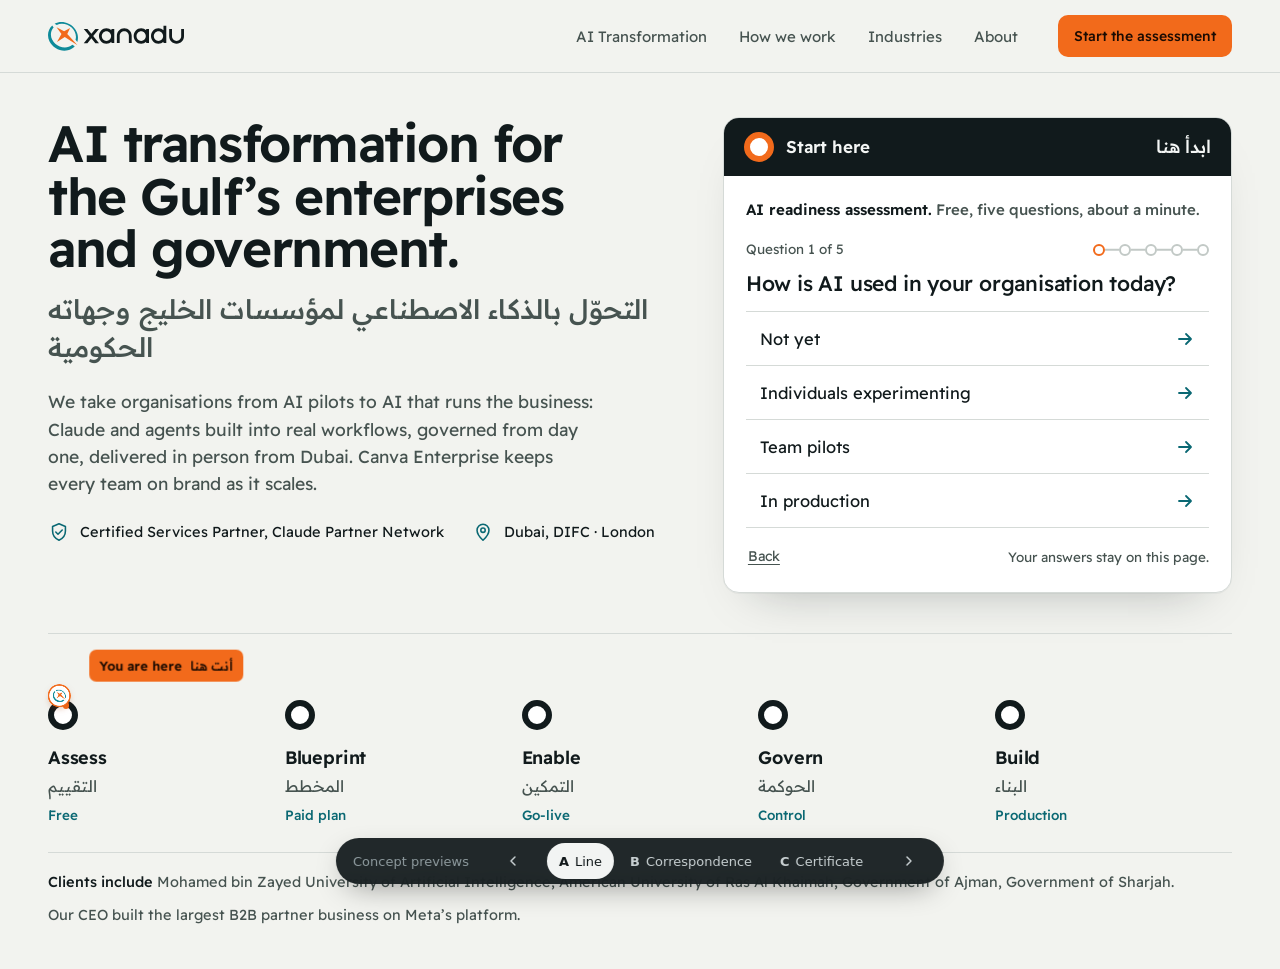
==== directions/index.html @ cd1bd1c6 "Add PRODUCT.md and three v2 homepage hero directions (Line, Correspondence, Certificate) Co-Authored" ====
<!doctype html>
<html lang="en"><head><meta charset="utf-8"><meta name="robots" content="noindex, nofollow">
<meta http-equiv="refresh" content="0; url=a-line.html"><title>Xanadu v2 directions</title></head>
<body><p><a href="a-line.html">Open the v2 hero directions</a></p></body></html>
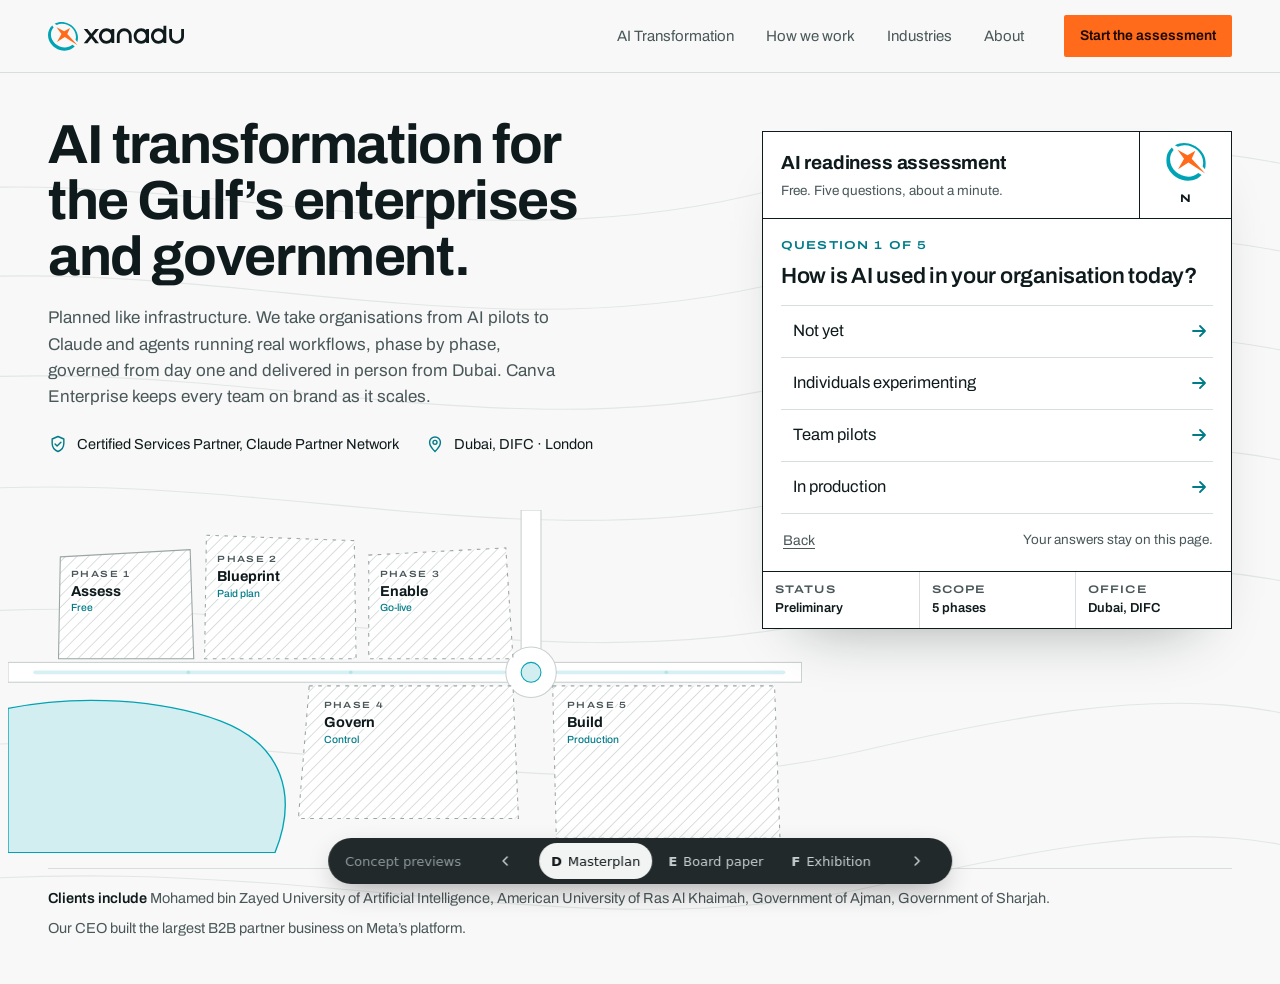
==== commit 3de21673: "Replace v2 hero directions with D Masterplan, E Board paper, F Exhibition (v1 teal/orange, light, no" ====
--- a/directions/index.html
+++ b/directions/index.html
@@ -1,4 +1,4 @@
 <!doctype html>
 <html lang="en"><head><meta charset="utf-8"><meta name="robots" content="noindex, nofollow">
-<meta http-equiv="refresh" content="0; url=a-line.html"><title>Xanadu v2 directions</title></head>
-<body><p><a href="a-line.html">Open the v2 hero directions</a></p></body></html>
+<meta http-equiv="refresh" content="0; url=d-masterplan.html"><title>Xanadu v2 directions</title></head>
+<body><p><a href="d-masterplan.html">Open the v2 hero directions</a></p></body></html>
